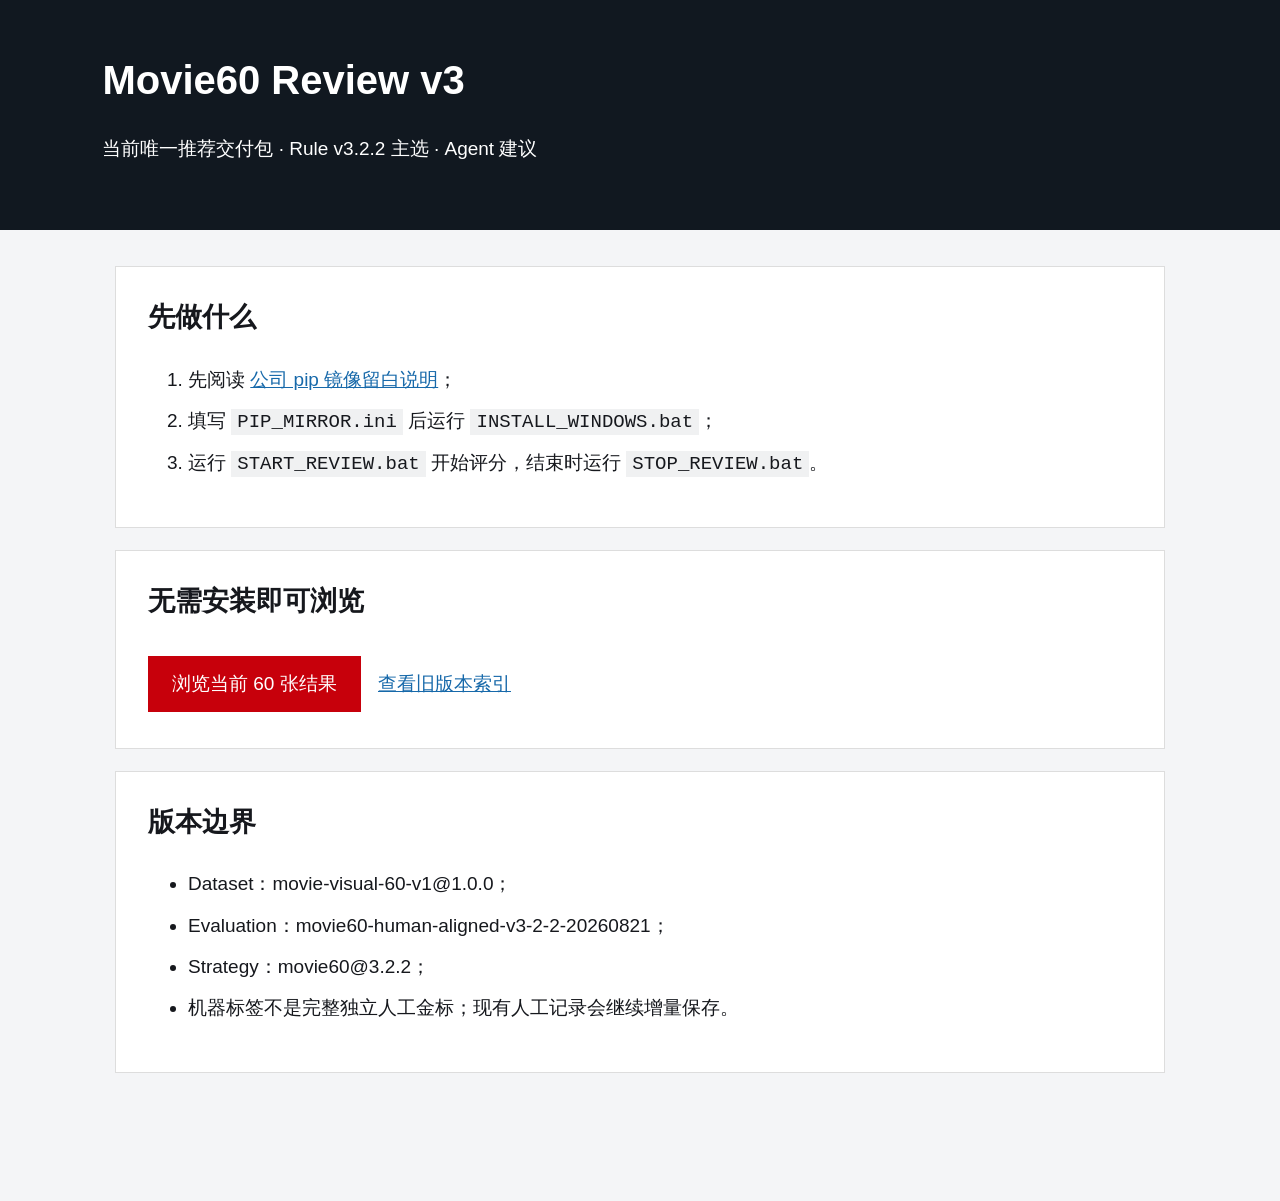
==== release_templates/movie60-review-v3/START_HERE.html @ ac5cecc7 "feat: publish clean movie60 review v3 workflow" ====
<!doctype html>
<html lang="zh-CN">
<head>
  <meta charset="utf-8">
  <meta name="viewport" content="width=device-width,initial-scale=1">
  <title>Movie60 Review v3</title>
  <style>
    body{margin:0;background:#f4f5f7;color:#16181d;font:19px/1.7 "Microsoft YaHei",sans-serif}
    header{background:#111820;color:#fff;padding:46px 8vw}h1{font-size:40px;margin:0 0 8px}
    main{max-width:1050px;margin:36px auto;padding:0 28px 70px}.card{background:#fff;border:1px solid #ddd;padding:28px 32px;margin:22px 0}
    h2{font-size:27px;margin-top:0}code{background:#f0f1f2;padding:2px 6px}a{color:#1769aa}li{margin:9px 0}
    .primary{display:inline-block;background:#c7000b;color:#fff;text-decoration:none;padding:12px 24px;margin:8px 12px 8px 0}
  </style>
</head>
<body><header><h1>Movie60 Review v3</h1><p>当前唯一推荐交付包 · Rule v3.2.2 主选 · Agent 建议</p></header>
<main>
  <section class="card"><h2>先做什么</h2><ol>
    <li>先阅读 <a href="01_CONFIGURE_PIP_MIRROR_FIRST.md">公司 pip 镜像留白说明</a>；</li>
    <li>填写 <code>PIP_MIRROR.ini</code> 后运行 <code>INSTALL_WINDOWS.bat</code>；</li>
    <li>运行 <code>START_REVIEW.bat</code> 开始评分，结束时运行 <code>STOP_REVIEW.bat</code>。</li>
  </ol></section>
  <section class="card"><h2>无需安装即可浏览</h2>
    <a class="primary" href="all60/index.html">浏览当前 60 张结果</a>
    <a href="legacy/README.md">查看旧版本索引</a>
  </section>
  <section class="card"><h2>版本边界</h2><ul>
    <li>Dataset：movie-visual-60-v1@1.0.0；</li>
    <li>Evaluation：movie60-human-aligned-v3-2-2-20260821；</li>
    <li>Strategy：movie60@3.2.2；</li>
    <li>机器标签不是完整独立人工金标；现有人工记录会继续增量保存。</li>
  </ul></section>
</main></body></html>
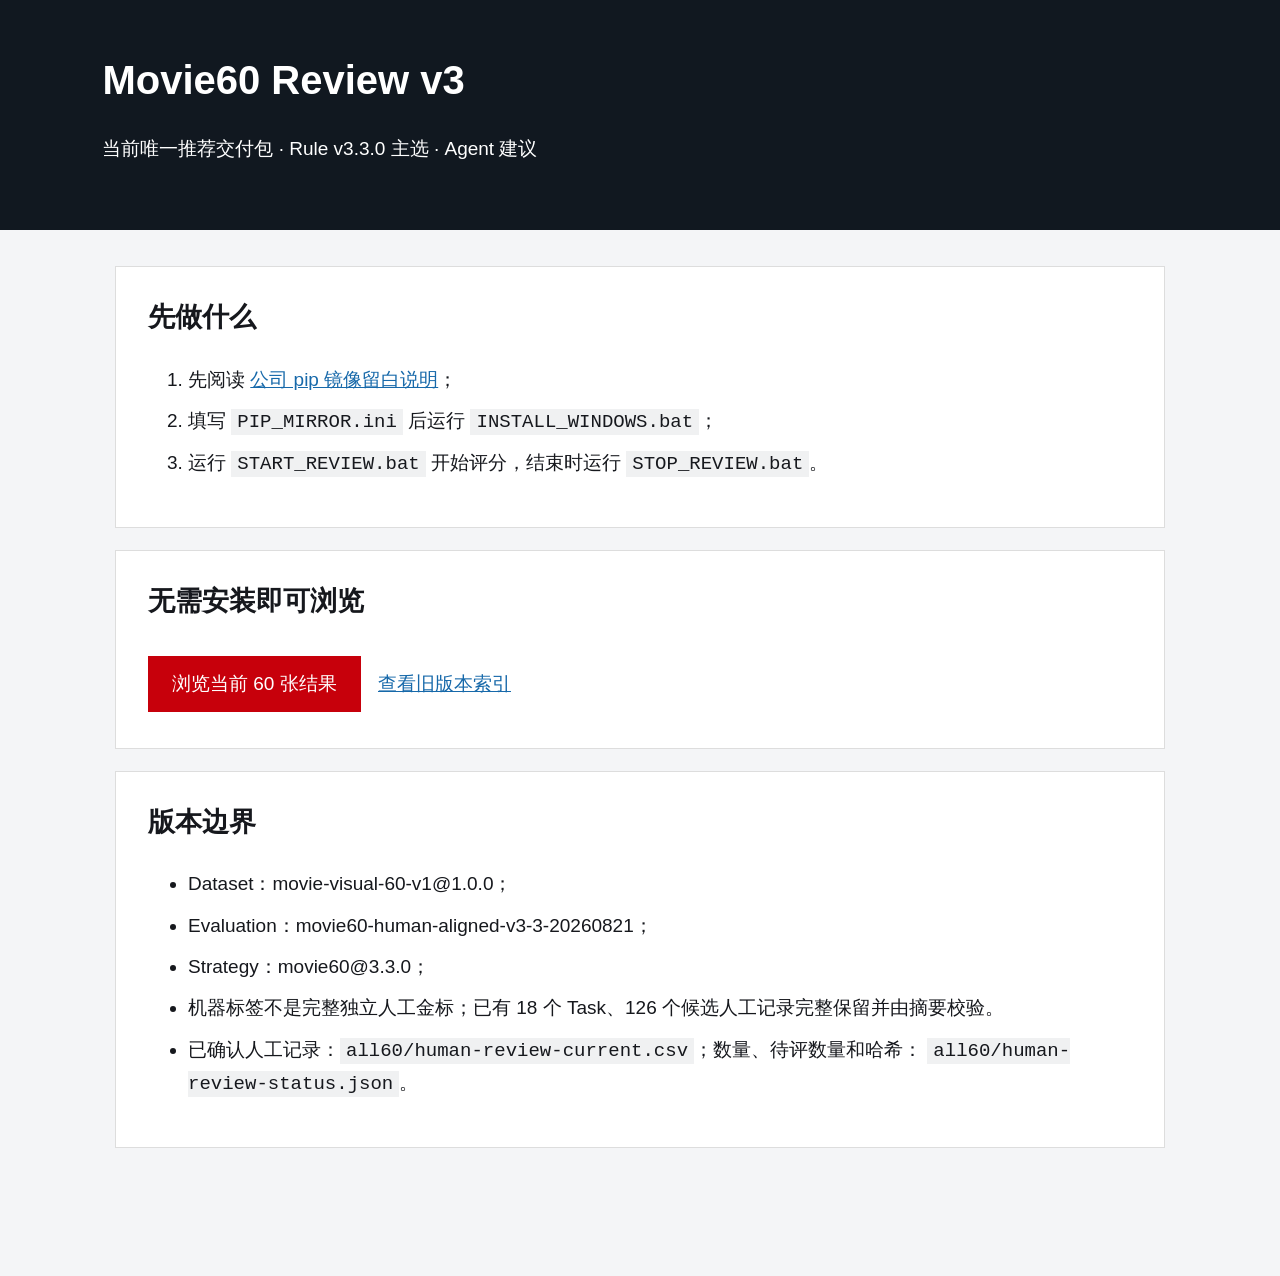
==== commit 972859ba: "feat: publish human-aligned movie60 strategy v3.3" ====
--- a/release_templates/movie60-review-v3/START_HERE.html
+++ b/release_templates/movie60-review-v3/START_HERE.html
@@ -12,7 +12,7 @@
     .primary{display:inline-block;background:#c7000b;color:#fff;text-decoration:none;padding:12px 24px;margin:8px 12px 8px 0}
   </style>
 </head>
-<body><header><h1>Movie60 Review v3</h1><p>当前唯一推荐交付包 · Rule v3.2.2 主选 · Agent 建议</p></header>
+<body><header><h1>Movie60 Review v3</h1><p>当前唯一推荐交付包 · Rule v3.3.0 主选 · Agent 建议</p></header>
 <main>
   <section class="card"><h2>先做什么</h2><ol>
     <li>先阅读 <a href="01_CONFIGURE_PIP_MIRROR_FIRST.md">公司 pip 镜像留白说明</a>；</li>
@@ -25,8 +25,10 @@
   </section>
   <section class="card"><h2>版本边界</h2><ul>
     <li>Dataset：movie-visual-60-v1@1.0.0；</li>
-    <li>Evaluation：movie60-human-aligned-v3-2-2-20260821；</li>
-    <li>Strategy：movie60@3.2.2；</li>
-    <li>机器标签不是完整独立人工金标；现有人工记录会继续增量保存。</li>
+    <li>Evaluation：movie60-human-aligned-v3-3-20260821；</li>
+    <li>Strategy：movie60@3.3.0；</li>
+    <li>机器标签不是完整独立人工金标；已有 18 个 Task、126 个候选人工记录完整保留并由摘要校验。</li>
+    <li>已确认人工记录：<code>all60/human-review-current.csv</code>；数量、待评数量和哈希：
+      <code>all60/human-review-status.json</code>。</li>
   </ul></section>
 </main></body></html>
